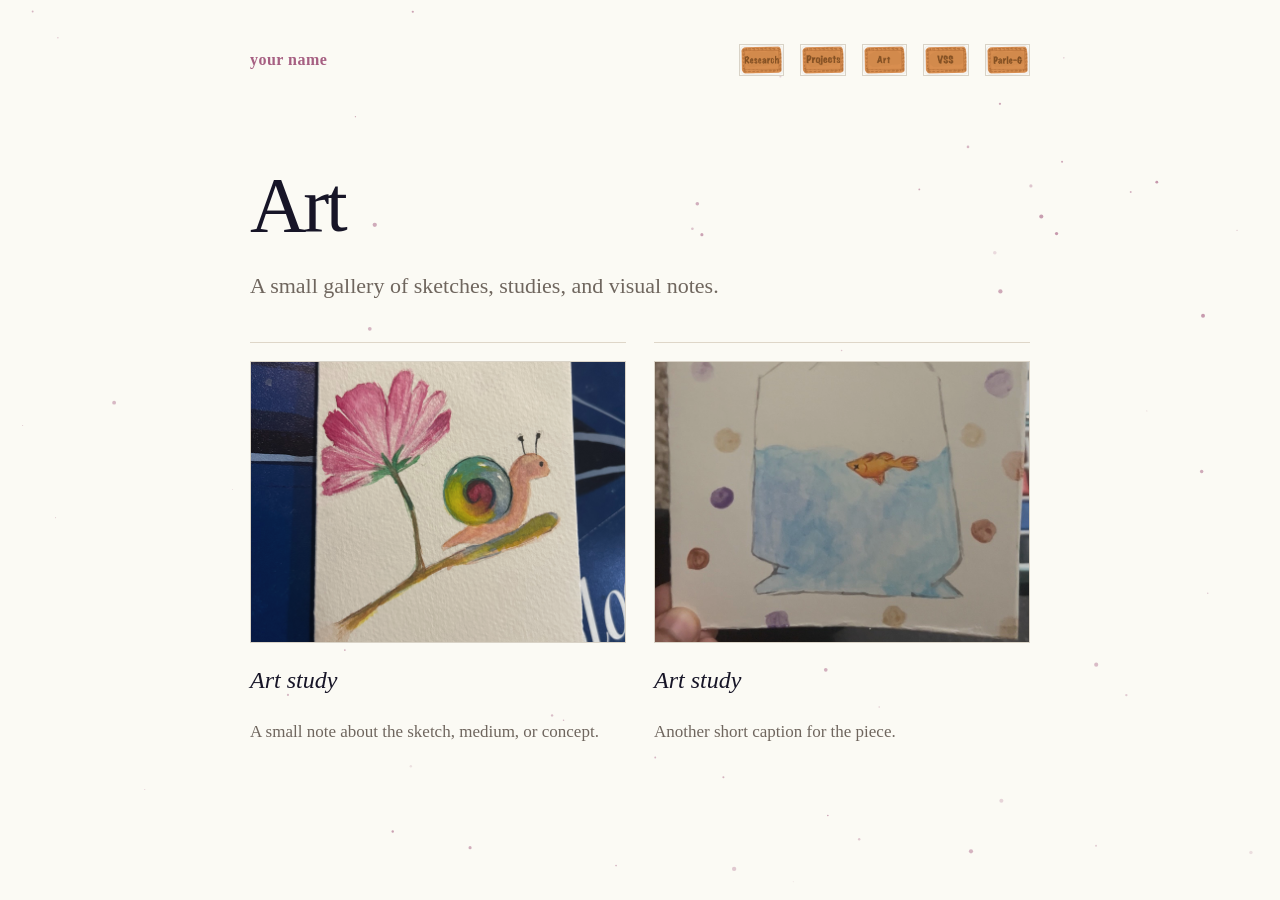
==== art/index.html @ c9ff323c "ui to headers" ====
<!DOCTYPE html>
<html lang="en">
<head>
  <meta charset="UTF-8" />
  <meta name="viewport" content="width=device-width, initial-scale=1.0" />
  <title>Art</title>
  <link rel="stylesheet" href="/style.css" />
</head>
<body>
  <canvas id="sparkles"></canvas>

  <main class="page">
    <nav>
      <a class="name" href="/">your name</a>
      <div class="headers-nav">
        <a href="/research/"><img src="/images/headers/research.png" alt="Research" /></a>
        <a href="/projects/"><img src="/images/headers/projects.png" alt="Projects" /></a>
        <a href="/art/"><img src="/images/headers/art.png" alt="Art" /></a>
        <a href="/vss/"><img src="/images/headers/VSS.png" alt="VSS" /></a>
        <a href="/parle-g/"><img src="/images/headers/parleg.png" alt="Parle-G" /></a>
      </div>
    </nav>

    <section class="hero small">
      <h1>Art</h1>
      <p class="tagline">A small gallery of sketches, studies, and visual notes.</p>
    </section>

    <section class="grid">
      <article class="card">
        <img src="/images/snail.jpeg" alt="art placeholder" />
        <h2>Art study</h2>
        <p>A small note about the sketch, medium, or concept.</p>
      </article>

      <article class="card">
        <img src="/images/fish.jpg" alt="art placeholder" />
        <h2>Art study</h2>
        <p>Another short caption for the piece.</p>
      </article>
    </section>
  </main>

  <script src="/script.js"></script>
</body>
</html>
---- style.css ----
:root {
  --bg: #fbfaf4;
  --ink: #171527;
  --muted: #6f665e;
  --accent: #a65f82;
  --soft: #ead8c9;
  --line: #ded6c8;
}

* {
  box-sizing: border-box;
}

body {
  margin: 0;
  background: var(--bg);
  color: var(--ink);
  font-family: Georgia, "Times New Roman", serif;
  font-size: 20px;
  line-height: 1.65;
}

#sparkles {
  position: fixed;
  inset: 0;
  z-index: -1;
  pointer-events: none;
}

.page {
  width: min(780px, 88vw);
  margin: 0 auto;
  padding: 44px 0 96px;
}

nav {
  display: flex;
  justify-content: space-between;
  align-items: center;
  gap: 24px;
  margin-bottom: 90px;
  font-size: 16px;
  letter-spacing: 0.03em;
}

nav a {
  color: var(--ink);
  text-decoration: none;
  margin-left: 22px;
}

nav .headers-nav {
  display: flex;
  gap: 16px;
  align-items: center;
}

nav .headers-nav a {
  margin-left: 0;
}

nav .headers-nav img {
  display: block;
  height: 32px;
  width: auto;
}

nav a:hover,
a:hover {
  color: var(--accent);
}

.name {
  margin-left: 0;
  color: var(--accent);
  font-weight: bold;
}

.hero {
  margin-bottom: 52px;
}

.hero.small {
  margin-bottom: 38px;
}

h1 {
  font-size: clamp(48px, 8vw, 78px);
  line-height: 1;
  margin: 0 0 24px;
  font-weight: 500;
  letter-spacing: -0.04em;
}

h2 {
  font-size: 24px;
  margin: 0 0 8px;
  font-weight: 500;
  font-style: italic;
}

.tagline {
  color: var(--muted);
  font-size: 22px;
  margin: 0;
}

.content p {
  margin: 0 0 28px;
}

a {
  color: var(--ink);
  text-decoration-color: var(--accent);
  text-underline-offset: 4px;
}

.image-row {
  display: grid;
  grid-template-columns: 1fr 1fr;
  gap: 18px;
  margin-top: 42px;
}

img {
  width: 100%;
  display: block;
  border: 1px solid var(--line);
  filter: saturate(0.88) contrast(0.96);
}

.entry {
  border-top: 1px solid var(--line);
  padding: 28px 0;
}

.grid {
  display: grid;
  grid-template-columns: 1fr 1fr;
  gap: 28px;
}

.card {
  border-top: 1px solid var(--line);
  padding-top: 18px;
}

.card img {
  aspect-ratio: 4 / 3;
  object-fit: cover;
  margin-bottom: 18px;
}

.card p {
  font-size: 17px;
  color: var(--muted);
}

@media (max-width: 700px) {
  body {
    font-size: 18px;
  }

  nav {
    display: block;
    margin-bottom: 60px;
  }

  nav div {
    margin-top: 16px;
  }

  nav a {
    margin-left: 0;
    margin-right: 16px;
  }

  .image-row,
  .grid {
    grid-template-columns: 1fr;
  }
}
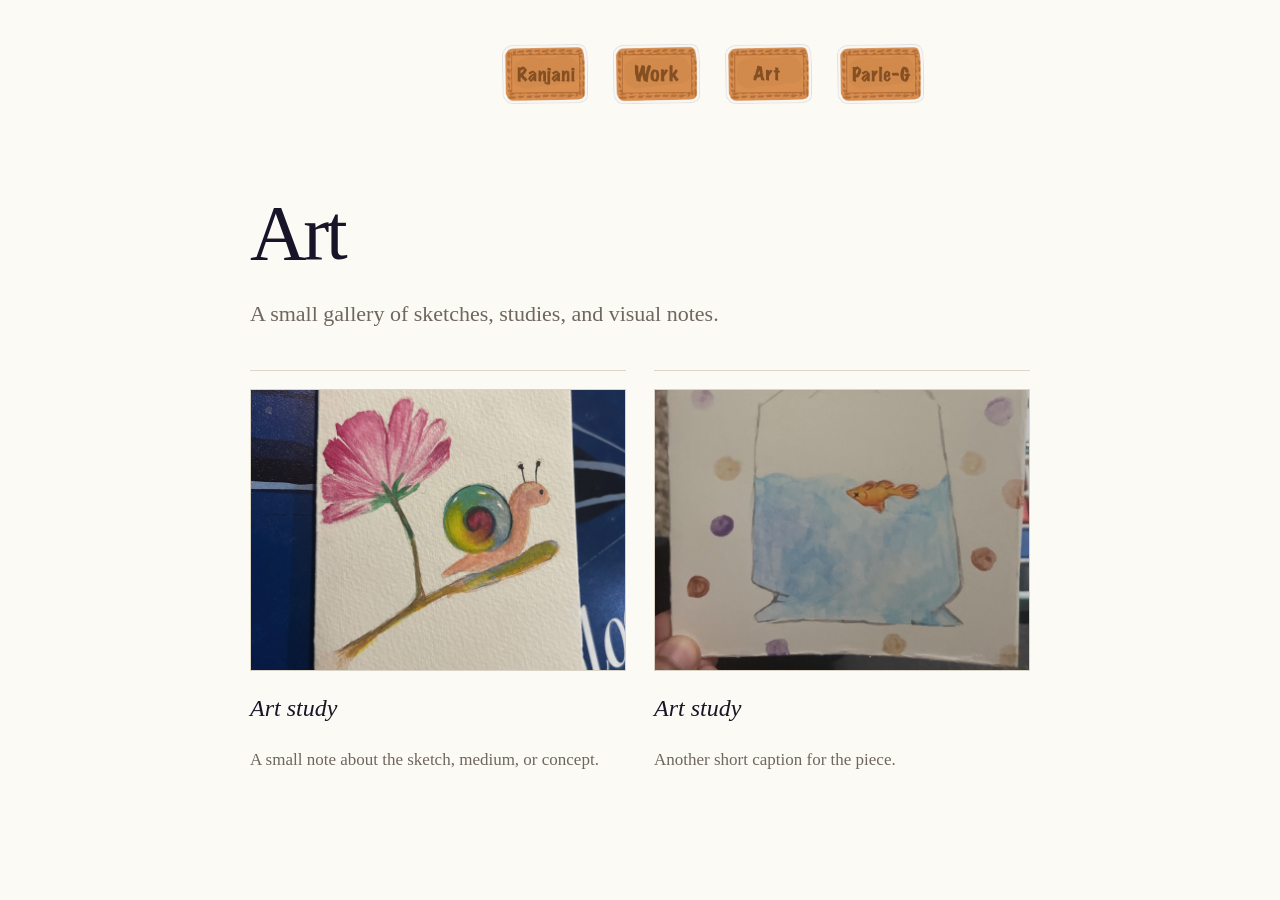
==== commit 3cd9b00e: "changes" ====
--- a/art/index.html
+++ b/art/index.html
@@ -7,16 +7,12 @@
   <link rel="stylesheet" href="/style.css" />
 </head>
 <body>
-  <canvas id="sparkles"></canvas>
-
   <main class="page">
     <nav>
-      <a class="name" href="/">your name</a>
       <div class="headers-nav">
-        <a href="/research/"><img src="/images/headers/research.png" alt="Research" /></a>
-        <a href="/projects/"><img src="/images/headers/projects.png" alt="Projects" /></a>
+        <a class="name" href="/"><img src="/images/headers/ranjani.png" alt="Ranjani" /></a>
+        <a href="/work/"><img src="/images/headers/work.png" alt="Work" /></a>
         <a href="/art/"><img src="/images/headers/art.png" alt="Art" /></a>
-        <a href="/vss/"><img src="/images/headers/VSS.png" alt="VSS" /></a>
         <a href="/parle-g/"><img src="/images/headers/parleg.png" alt="Parle-G" /></a>
       </div>
     </nav>
@@ -40,7 +36,5 @@
       </article>
     </section>
   </main>
-
-  <script src="/script.js"></script>
 </body>
 </html>
--- a/style.css
+++ b/style.css
@@ -34,13 +34,19 @@
 }
 
 nav {
+  position: relative;
   display: flex;
   justify-content: space-between;
   align-items: center;
   gap: 24px;
+  width: calc(100vw - 44px);
+  max-width: none;
+  left: 10%;
+  transform: translateX(-50%);
   margin-bottom: 90px;
   font-size: 16px;
   letter-spacing: 0.03em;
+  padding: 0 22px;
 }
 
 nav a {
@@ -51,8 +57,9 @@
 
 nav .headers-nav {
   display: flex;
-  gap: 16px;
+  gap: 25px;
   align-items: center;
+  margin-left: auto;
 }
 
 nav .headers-nav a {
@@ -61,8 +68,9 @@
 
 nav .headers-nav img {
   display: block;
-  height: 32px;
+  height: 60px;
   width: auto;
+  border: none;
 }
 
 nav a:hover,
@@ -72,8 +80,16 @@
 
 .name {
   margin-left: 0;
-  color: var(--accent);
+  color: #643105;
   font-weight: bold;
+  font-size: 40px;
+}
+
+.name img {
+  display: block;
+  height: 60px;
+  width: auto;
+  border: none;
 }
 
 .hero {
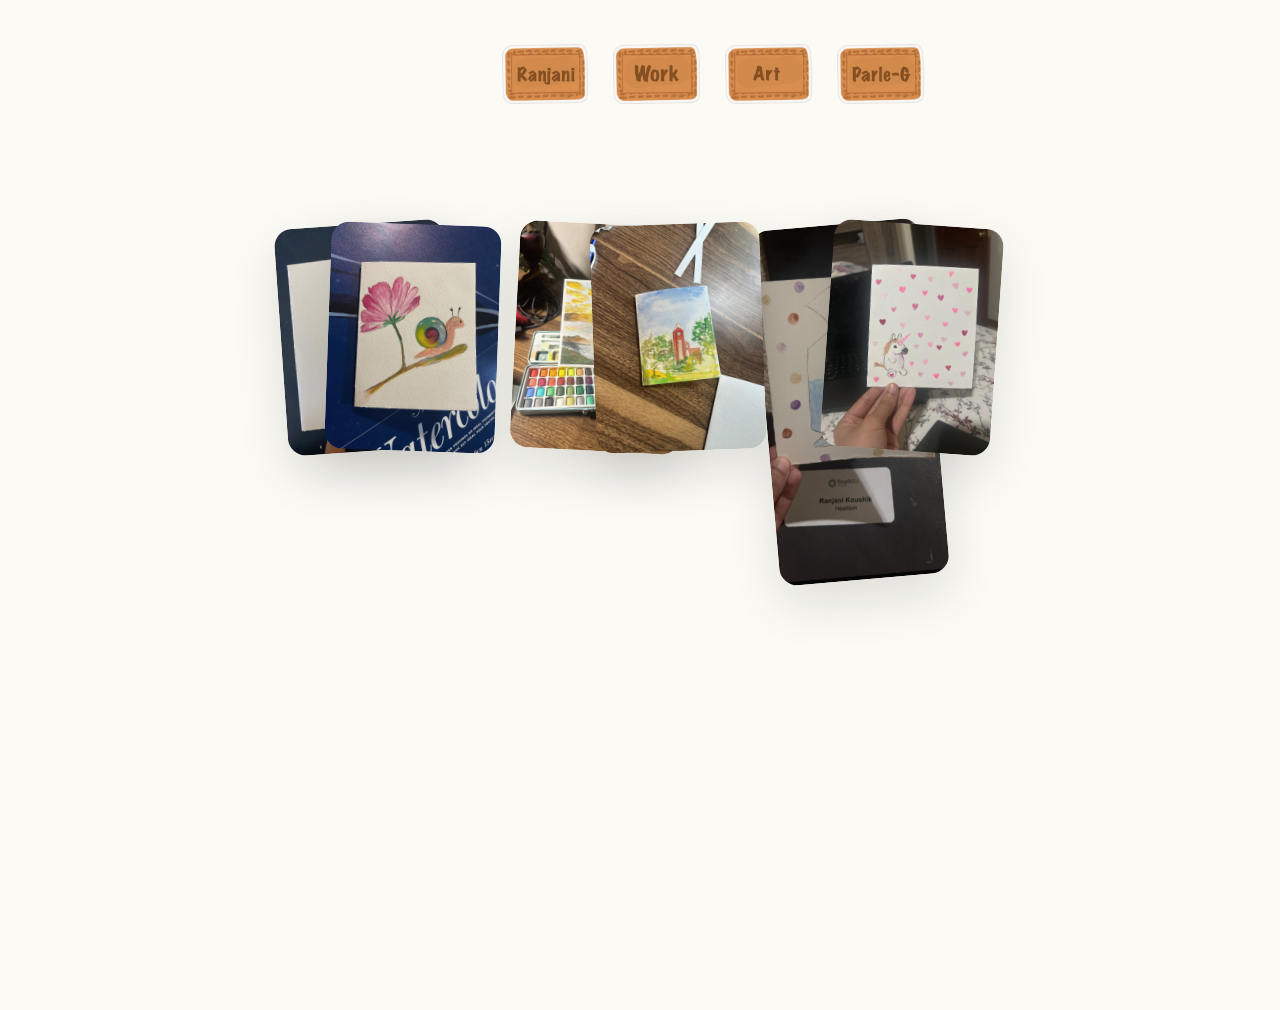
==== commit 01d403a6: "changes" ====
--- a/art/index.html
+++ b/art/index.html
@@ -13,27 +13,19 @@
         <a class="name" href="/"><img src="/images/headers/ranjani.png" alt="Ranjani" /></a>
         <a href="/work/"><img src="/images/headers/work.png" alt="Work" /></a>
         <a href="/art/"><img src="/images/headers/art.png" alt="Art" /></a>
-        <a href="/parle-g/"><img src="/images/headers/parleg.png" alt="Parle-G" /></a>
+        <a href="https://www.amazon.com/Parle-G-Biscuits-56-4-Grams-pack/dp/B000MMNOZE" target="_blank" rel="noopener"><img src="/images/headers/parleg.png" alt="Parle-G" /></a>
       </div>
     </nav>
 
-    <section class="hero small">
-      <h1>Art</h1>
-      <p class="tagline">A small gallery of sketches, studies, and visual notes.</p>
-    </section>
-
-    <section class="grid">
-      <article class="card">
-        <img src="/images/snail.jpeg" alt="art placeholder" />
-        <h2>Art study</h2>
-        <p>A small note about the sketch, medium, or concept.</p>
-      </article>
-
-      <article class="card">
-        <img src="/images/fish.jpg" alt="art placeholder" />
-        <h2>Art study</h2>
-        <p>Another short caption for the piece.</p>
-      </article>
+    <section class="art-gallery">
+      <div class="art-grid">
+        <img class="art-item item1" src="/images/art/bird.jpeg" alt="art image" />
+        <img class="art-item item2" src="/images/art/climber.jpeg" alt="art image" />
+        <img class="art-item item3" src="/images/art/fish.jpg" alt="art image" />
+        <img class="art-item item4" src="/images/art/snail.jpeg" alt="art image" />
+        <img class="art-item item5" src="/images/art/tech_tower.jpeg" alt="art image" />
+        <img class="art-item item6" src="/images/art/unicorn.jpeg" alt="art image" />
+      </div>
     </section>
   </main>
 </body>
--- a/style.css
+++ b/style.css
@@ -93,11 +93,76 @@
 }
 
 .hero {
-  margin-bottom: 52px;
+  margin-bottom: 30px;
+}
+
+.hero h2 {
+  font-size: clamp(30px, 6vw, 38px);
+  margin: -45px 0 10px;
+  font-weight: 500;
+  letter-spacing: -0.04em;
 }
 
 .hero.small {
   margin-bottom: 38px;
+}
+
+.art-gallery {
+  position: relative;
+  min-height: 80vh;
+  padding: 30px 0 80px;
+}
+
+.art-grid {
+  position: relative;
+  width: min(960px, 100%);
+  height: 100%;
+  margin: 0 auto;
+}
+
+.art-item {
+  position: absolute;
+  width: clamp(130px, 18vw, 170px);
+  object-fit: cover;
+  border-radius: 18px;
+  box-shadow: 0 20px 50px rgba(0, 0, 0, 0.12);
+  border: none;
+}
+
+.art-item.item1 {
+  top: 4%;
+  left: 4%;
+  transform: rotate(-4deg);
+}
+
+.art-item.item2 {
+  top: 14%;
+  left: 34%;
+  transform: rotate(3deg);
+}
+
+.art-item.item3 {
+  top: 8%;
+  left: 66%;
+  transform: rotate(-5deg);
+}
+
+.art-item.item4 {
+  top: 42%;
+  left: 10%;
+  transform: rotate(2deg);
+}
+
+.art-item.item5 {
+  top: 38%;
+  left: 44%;
+  transform: rotate(-2deg);
+}
+
+.art-item.item6 {
+  top: 24%;
+  left: 74%;
+  transform: rotate(4deg);
 }
 
 h1 {
@@ -122,6 +187,7 @@
 }
 
 .content p {
+  color: var(--muted);
   margin: 0 0 28px;
 }
 
